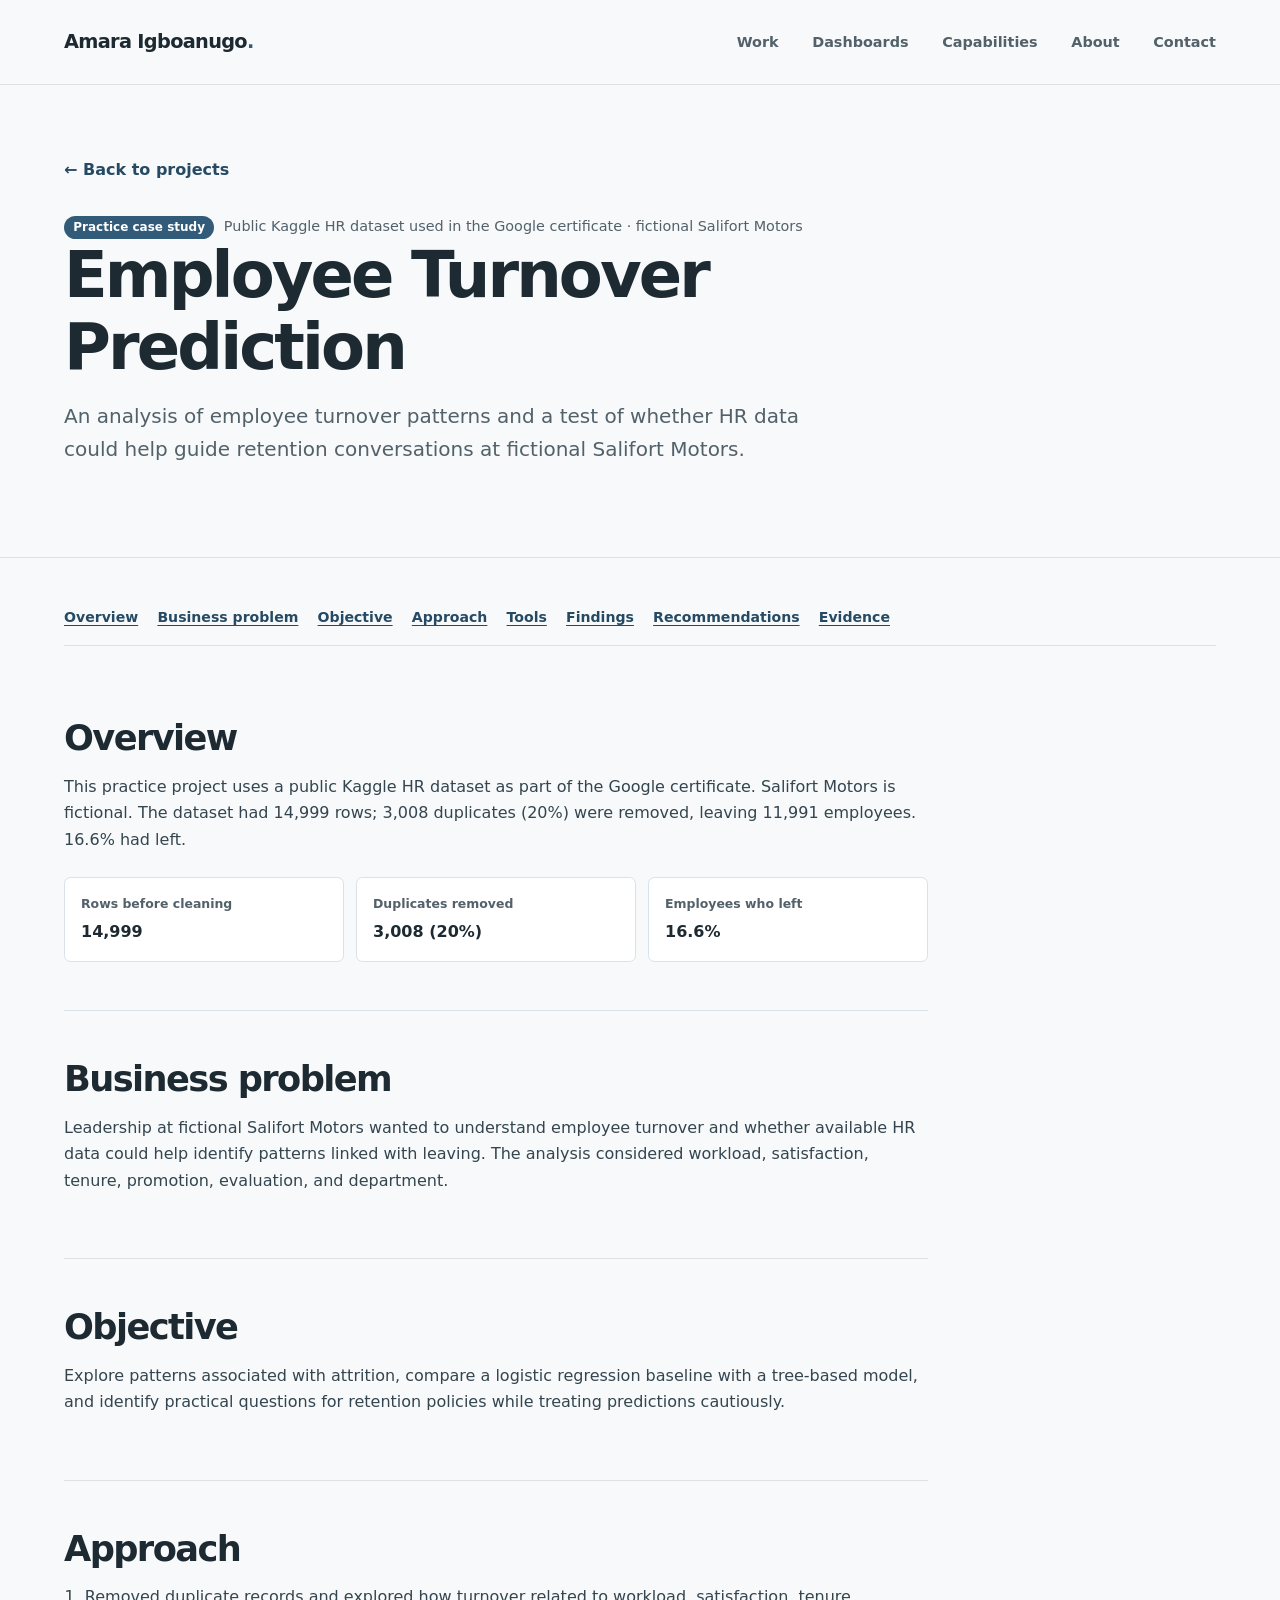
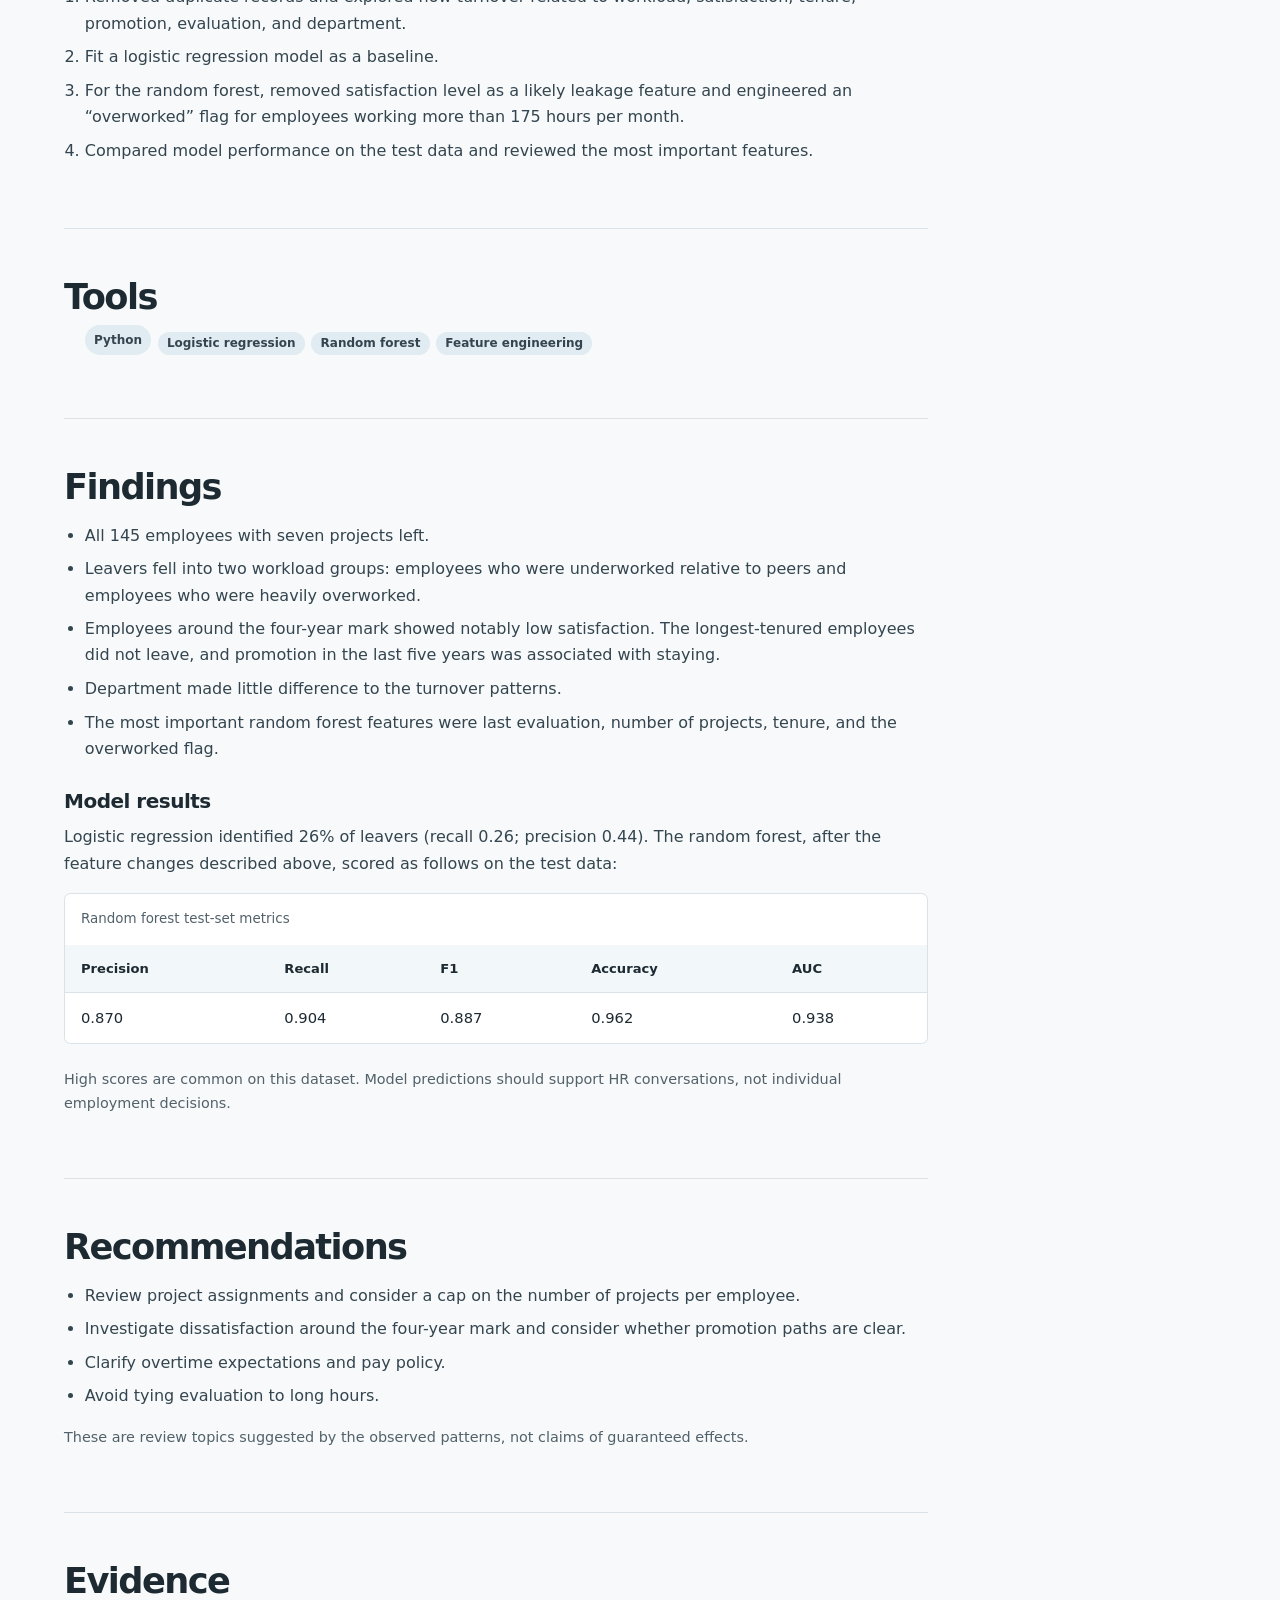
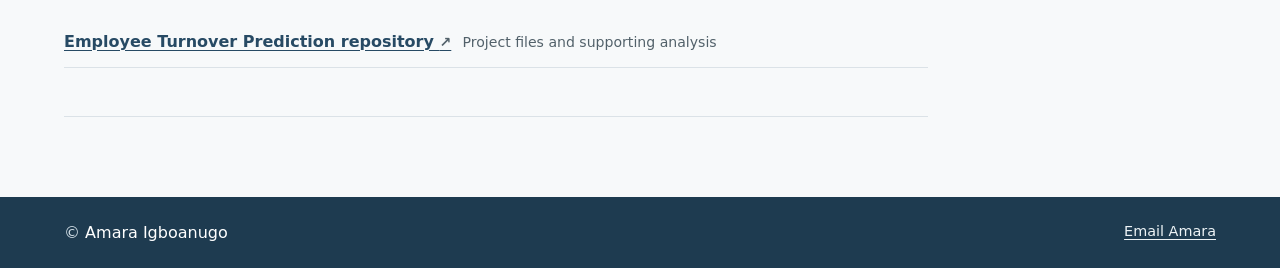
==== projects/employee-turnover.html @ 5aa09ace "Redesign portfolio site" ====
<!doctype html>
<html lang="en">
	<head>
		<meta charset="utf-8" />
		<meta name="viewport" content="width=device-width, initial-scale=1" />
		<meta name="description" content="A practice case study exploring employee turnover patterns and model limits in a fictional company." />
		<meta property="og:title" content="Employee Turnover Prediction | Amara Igboanugo" />
		<meta property="og:description" content="A practice case study exploring employee turnover patterns and model limits in a fictional company." />
		<meta name="theme-color" content="#f7f9fa" />
		<title>Employee Turnover Prediction | Amara Igboanugo</title>
		<link rel="icon" type="image/png" href="../images/profile%20pic.png" />
		<link rel="stylesheet" href="../assets/css/main.css" />
	</head>
	<body>
		<a class="skip-link" href="#main">Skip to content</a>
		<header class="site-header">
			<div class="container header-inner">
				<a class="wordmark" href="../index.html#top" aria-label="Amara Igboanugo, home">Amara Igboanugo<span>.</span></a>
				<nav aria-label="Main navigation">
					<ul class="nav-list">
						<li><a href="../index.html#work">Work</a></li>
						<li><a href="../index.html#dashboards">Dashboards</a></li>
						<li><a href="../index.html#capabilities">Capabilities</a></li>
						<li><a href="../index.html#about">About</a></li>
						<li><a href="../index.html#contact">Contact</a></li>
					</ul>
				</nav>
			</div>
		</header>

		<main id="main">
			<section class="case-hero" id="top" aria-labelledby="case-title">
				<div class="container">
					<a class="back-link" href="../index.html#work">← Back to projects</a>
					<div class="case-classification"><span class="tag tag-practice">Practice case study</span><span>Public Kaggle HR dataset used in the Google certificate · fictional Salifort Motors</span></div>
					<h1 id="case-title">Employee Turnover Prediction</h1>
					<p class="case-lede">An analysis of employee turnover patterns and a test of whether HR data could help guide retention conversations at fictional Salifort Motors.</p>
				</div>
			</section>

			<div class="container case-layout">
				<nav class="case-section-nav" aria-label="Case study sections">
					<a href="#overview">Overview</a><a href="#problem">Business problem</a><a href="#objective">Objective</a><a href="#approach">Approach</a><a href="#tools">Tools</a><a href="#findings">Findings</a><a href="#recommendations">Recommendations</a><a href="#evidence">Evidence</a>
				</nav>

				<article class="case-content">
					<section class="case-section" id="overview" aria-labelledby="overview-title">
						<h2 id="overview-title">Overview</h2>
						<p>This practice project uses a public Kaggle HR dataset as part of the Google certificate. Salifort Motors is fictional. The dataset had 14,999 rows; 3,008 duplicates (20%) were removed, leaving 11,991 employees. 16.6% had left.</p>
						<dl class="case-facts">
							<div><dt>Rows before cleaning</dt><dd>14,999</dd></div>
							<div><dt>Duplicates removed</dt><dd>3,008 (20%)</dd></div>
							<div><dt>Employees who left</dt><dd>16.6%</dd></div>
						</dl>
					</section>

					<section class="case-section" id="problem" aria-labelledby="problem-title">
						<h2 id="problem-title">Business problem</h2>
						<p>Leadership at fictional Salifort Motors wanted to understand employee turnover and whether available HR data could help identify patterns linked with leaving. The analysis considered workload, satisfaction, tenure, promotion, evaluation, and department.</p>
					</section>

					<section class="case-section" id="objective" aria-labelledby="objective-title">
						<h2 id="objective-title">Objective</h2>
						<p>Explore patterns associated with attrition, compare a logistic regression baseline with a tree-based model, and identify practical questions for retention policies while treating predictions cautiously.</p>
					</section>

					<section class="case-section" id="approach" aria-labelledby="approach-title">
						<h2 id="approach-title">Approach</h2>
						<ol>
							<li>Removed duplicate records and explored how turnover related to workload, satisfaction, tenure, promotion, evaluation, and department.</li>
							<li>Fit a logistic regression model as a baseline.</li>
							<li>For the random forest, removed satisfaction level as a likely leakage feature and engineered an “overworked” flag for employees working more than 175 hours per month.</li>
							<li>Compared model performance on the test data and reviewed the most important features.</li>
						</ol>
					</section>

					<section class="case-section" id="tools" aria-labelledby="tools-title">
						<h2 id="tools-title">Tools</h2>
						<ul class="tool-tags" aria-label="Tools and methods used"><li>Python</li><li>Logistic regression</li><li>Random forest</li><li>Feature engineering</li></ul>
					</section>

					<section class="case-section" id="findings" aria-labelledby="findings-title">
						<h2 id="findings-title">Findings</h2>
						<ul>
							<li>All 145 employees with seven projects left.</li>
							<li>Leavers fell into two workload groups: employees who were underworked relative to peers and employees who were heavily overworked.</li>
							<li>Employees around the four-year mark showed notably low satisfaction. The longest-tenured employees did not leave, and promotion in the last five years was associated with staying.</li>
							<li>Department made little difference to the turnover patterns.</li>
							<li>The most important random forest features were last evaluation, number of projects, tenure, and the overworked flag.</li>
						</ul>
						<h3>Model results</h3>
						<p>Logistic regression identified 26% of leavers (recall 0.26; precision 0.44). The random forest, after the feature changes described above, scored as follows on the test data:</p>
						<div class="table-scroll" role="region" aria-label="Random forest test metrics" tabindex="0">
							<table class="case-table">
								<caption>Random forest test-set metrics</caption>
								<thead><tr><th scope="col">Precision</th><th scope="col">Recall</th><th scope="col">F1</th><th scope="col">Accuracy</th><th scope="col">AUC</th></tr></thead>
								<tbody><tr><td>0.870</td><td>0.904</td><td>0.887</td><td>0.962</td><td>0.938</td></tr></tbody>
							</table>
						</div>
						<p class="case-note">High scores are common on this dataset. Model predictions should support HR conversations, not individual employment decisions.</p>
					</section>

					<section class="case-section" id="recommendations" aria-labelledby="recommendations-title">
						<h2 id="recommendations-title">Recommendations</h2>
						<ul>
							<li>Review project assignments and consider a cap on the number of projects per employee.</li>
							<li>Investigate dissatisfaction around the four-year mark and consider whether promotion paths are clear.</li>
							<li>Clarify overtime expectations and pay policy.</li>
							<li>Avoid tying evaluation to long hours.</li>
						</ul>
						<p class="case-note">These are review topics suggested by the observed patterns, not claims of guaranteed effects.</p>
					</section>

					<section class="case-section" id="evidence" aria-labelledby="evidence-title">
						<h2 id="evidence-title">Evidence</h2>
						<ul class="evidence-list">
							<li><a href="https://github.com/Amy-Elena/Employee-Turnover-Prediction" target="_blank" rel="noopener noreferrer">Employee Turnover Prediction repository <span aria-hidden="true">↗</span></a><span>Project files and supporting analysis</span></li>
						</ul>
					</section>
				</article>
			</div>
		</main>

		<footer class="site-footer"><div class="container footer-inner"><p>© <span>Amara Igboanugo</span></p><a href="mailto:amaraigboanugo14@gmail.com">Email Amara</a></div></footer>
	</body>
</html>
---- assets/css/main.css ----
:root {
  color-scheme: light;
  --page: #f7f9fa;
  --surface: #ffffff;
  --ink: #1d2a32;
  --muted: #52616a;
  --line: #dbe2e7;
  --accent: #315b78;
  --accent-dark: #274a64;
  --accent-soft: #f1f3f4;
  --content: 72rem;
  font-family: Inter, ui-sans-serif, system-ui, -apple-system, BlinkMacSystemFont, "Segoe UI", sans-serif;
  font-synthesis: none;
  text-rendering: optimizeLegibility;
}

* { box-sizing: border-box; }
html { scroll-behavior: auto; }
body { margin: 0; background: var(--page); color: var(--ink); font-size: 1rem; line-height: 1.65; }
a { color: var(--accent-dark); text-decoration-thickness: 0.08em; text-underline-offset: 0.2em; }
a:hover { color: var(--accent); }
a:focus-visible, button:focus-visible { outline: 3px solid var(--accent); outline-offset: 4px; }
.contact-section a:focus-visible, .contact-section button:focus-visible { outline-color: #fff; }
.site-footer a:focus-visible { outline-color: #fff; }
img { display: block; max-width: 100%; }
button, a { -webkit-tap-highlight-color: transparent; }
.container { width: min(var(--content), calc(100% - 3rem)); margin-inline: auto; }
.skip-link { position: absolute; z-index: 10; top: 0.75rem; left: 0.75rem; padding: 0.7rem 1rem; transform: translateY(-160%); background: var(--ink); color: #fff; }
.skip-link:focus { transform: translateY(0); }
.site-header { border-bottom: 1px solid var(--line); background: rgba(247, 249, 250, 0.96); }
.header-inner { min-height: 5.25rem; display: flex; align-items: center; justify-content: space-between; gap: 2rem; }
.wordmark { color: var(--ink); font-size: clamp(1.155rem, calc(1.1rem + 0.25vw), 1.2075rem); font-weight: 750; letter-spacing: -0.035em; text-decoration: none; }
.wordmark span { color: var(--accent); }
.nav-list { display: flex; align-items: center; gap: clamp(1rem, 3vw, 2.1rem); margin: 0; padding: 0; list-style: none; }
.nav-list a { color: var(--muted); font-size: 0.9rem; font-weight: 600; text-decoration: none; }
.nav-list a:hover { color: var(--accent-dark); }
.hero { min-height: 35rem; padding-block: clamp(4.5rem, 10vw, 8rem); display: grid; grid-template-columns: minmax(0, 1fr) 12rem; align-items: center; gap: clamp(2.5rem, 8vw, 7rem); }
.hero-copy { max-width: 52rem; }
.eyebrow { margin: 0 0 0.9rem; color: var(--accent-dark); font-size: 0.75rem; font-weight: 750; letter-spacing: 0.13em; line-height: 1.4; text-transform: uppercase; }
h1, h2, h3, p, figure { margin-top: 0; }
h1, h2, h3 { color: var(--ink); line-height: 1.13; letter-spacing: -0.045em; }
h1 { max-width: 53rem; margin-bottom: 0.8rem; font-size: clamp(2.25rem, 4.5vw, 3.6rem); font-weight: 720; }
h1 span { display: block; margin-top: 0.45rem; color: var(--accent-dark); font-size: 0.62em; letter-spacing: -0.035em; }
.placeholder-note { color: var(--accent-dark); font-size: 0.88rem; }
.hero-copy > .placeholder-note { margin-bottom: 1.7rem; }
.hero-intro { max-width: 42rem; margin-bottom: 1.8rem; color: var(--muted); font-size: clamp(1.1rem, 1.8vw, 1.3rem); }
.hero-actions { display: flex; flex-wrap: wrap; align-items: center; gap: 1.4rem; }
.dashboard-actions { margin: -1.5rem 0 1.5rem; }
.button { min-height: 2.9rem; display: inline-flex; align-items: center; justify-content: center; padding: 0.7rem 1.15rem; border: 1px solid transparent; border-radius: 0.3rem; font: inherit; font-size: 0.92rem; font-weight: 700; text-decoration: none; }
.button-primary { background: var(--accent-dark); color: #fff; }
.button-primary:hover { background: #1e3b50; color: #fff; }
.text-link { font-weight: 700; text-decoration: none; }
.portrait { width: 11rem; margin: 0; justify-self: end; }
.portrait img { width: 100%; height: auto; border: 5px solid var(--surface); border-radius: 1rem; box-shadow: 0 1.2rem 3rem rgba(31, 55, 70, 0.12); filter: grayscale(100%); }
.portrait figcaption { margin-top: 0.7rem; color: var(--muted); font-size: 0.82rem; text-align: center; }
.section { padding-block: clamp(4rem, 8vw, 6.5rem); }
.section-work { background: var(--surface); border-block: 1px solid var(--line); }
.section-heading { display: flex; align-items: end; justify-content: space-between; gap: 2rem; margin-bottom: 2.5rem; }
.section-heading h2, .about-layout h2, .contact-layout h2 { max-width: 42rem; margin-bottom: 0; font-size: clamp(2rem, 4vw, 3.2rem); }
.section-heading > p { max-width: 23rem; margin-bottom: 0.2rem; color: var(--muted); }
.project-grid { display: grid; grid-template-columns: repeat(3, minmax(0, 1fr)); gap: 1rem; }
.project-card { min-height: 18rem; padding: clamp(1.25rem, 2.5vw, 2rem); border: 1px solid #d8e1e7; border-top: 4px solid var(--accent); border-radius: 0.55rem; background: #f2f7fa; box-shadow: 0 5px 18px rgba(39, 74, 100, 0.08); display: flex; flex-direction: column; align-items: flex-start; transition: transform 160ms ease, box-shadow 160ms ease; }
.project-card:hover, .project-card:focus-within { transform: translateY(-2px); box-shadow: 0 9px 23px rgba(39, 74, 100, 0.13); }
.project-number { margin-bottom: 2.25rem; color: var(--accent-dark); font-size: 0.78rem; font-weight: 750; letter-spacing: 0.06em; }
.project-number span { color: var(--muted); font-weight: 600; letter-spacing: 0; }
.project-card h3, .secondary-project h3 { margin-bottom: 0.8rem; font-size: 1.45rem; }
.project-card .placeholder-note { margin-bottom: 1.2rem; }
.project-type { display: flex; flex-wrap: wrap; align-items: center; gap: 0.45rem; color: var(--muted); font-size: 0.78rem; line-height: 1.45; }
.tag { display: inline-flex; align-items: center; padding: 0.2rem 0.58rem; border-radius: 999px; background: #e1ebf2; color: var(--accent-dark); font-size: 0.75rem; font-weight: 700; line-height: 1.4; }
.tag-practice { background: var(--accent); color: #fff; }
.tool-tags { display: flex; flex-wrap: wrap; gap: 0.4rem; max-width: 100%; margin: -0.5rem 0 0.9rem; padding: 0; list-style: none; }
.tool-tags li { display: inline-flex; align-items: center; padding: 0.2rem 0.58rem; border-radius: 999px; background: #e1ebf2; color: var(--accent-dark); font-size: 0.75rem; font-weight: 700; line-height: 1.4; }
.project-detail { color: var(--muted); font-size: 0.88rem; line-height: 1.5; }
.project-detail strong { color: var(--ink); }
.project-status { margin: auto 0 0; padding-top: 0.7rem; border-top: 1px solid var(--line); color: var(--muted); font-size: 0.84rem; font-weight: 650; }
.project-link { display: inline-block; margin-top: 0.8rem; font-size: 0.88rem; font-weight: 700; }
.secondary-project { display: grid; grid-template-columns: minmax(12rem, 0.75fr) 1.25fr; align-items: center; gap: 2rem; margin-top: 1rem; padding: 1.5rem 1.8rem; border-left: 3px solid #bfc8ce; border-radius: 0.5rem; background: var(--accent-soft); }
.secondary-project .eyebrow { margin-bottom: 0.45rem; }
.secondary-project h3, .secondary-project p { margin-bottom: 0; }
.secondary-project > p { color: var(--muted); }
.secondary-project .project-link { white-space: nowrap; }
.more-work { display: flex; flex-wrap: wrap; align-items: center; gap: 0.5rem 1.5rem; margin-top: 1.5rem; }
.more-work a { font-weight: 700; }
.more-work .placeholder-note { margin: 0; }
.capability-grid { display: grid; grid-template-columns: repeat(4, minmax(0, 1fr)); border-block: 1px solid var(--line); }
.capability { min-height: 11rem; padding: 1.3rem 1.2rem 1.5rem 0; }
.capability + .capability { padding-left: 1.2rem; border-left: 1px solid var(--line); }
.capability-icon { display: block; width: 2.15rem; height: 2.15rem; margin-bottom: 0.75rem; fill: none; stroke: var(--accent); stroke-width: 1.8; stroke-linecap: round; stroke-linejoin: round; }
.capability-index { display: block; margin-bottom: 0.8rem; color: var(--accent); font-size: 0.78rem; font-weight: 750; }
.capability h3 { margin-bottom: 0.6rem; font-size: 1.05rem; letter-spacing: -0.02em; }
.capability p { margin-bottom: 0; color: var(--muted); font-size: 0.91rem; }
.ai-workflow-image, .marketing-dashboard-image { width: 100%; height: auto; }
.tools-line { display: flex; align-items: baseline; gap: 1.3rem; padding-top: 1.6rem; }
.tools-line strong { flex: none; font-size: 0.86rem; }
.tools-line p { margin: 0; color: var(--muted); }
.about-section { background: #eef2f4; }
.about-layout { display: grid; grid-template-columns: 0.9fr 1.1fr; gap: clamp(2rem, 8vw, 7rem); }
.about-layout > div:last-child { max-width: 40rem; }
.about-layout > div:last-child > p:first-child { color: #34454f; font-size: 1.2rem; }
.contact-section { background: var(--accent-dark); color: #edf3f6; }
.contact-section .eyebrow { color: #d3e2ed; }
.contact-layout { display: grid; grid-template-columns: 1.2fr 0.8fr; align-items: center; gap: 3rem; }
.contact-layout h2 { margin-bottom: 1rem; color: #fff; }
.contact-layout > div:first-child > p:last-child { max-width: 32rem; margin-bottom: 0; color: #d5e1e9; }
.contact-actions { display: flex; flex-wrap: wrap; align-items: center; gap: 1rem 1.3rem; }
.button-light { background: #fff; color: var(--accent-dark); }
.button-light:hover { background: #eaf0f5; color: var(--accent-dark); }
.contact-link { color: #fff; font-weight: 650; }
.button-resume { border-color: #8da6b9; background: transparent; color: #edf3f6; }
.button-resume:disabled { cursor: not-allowed; }
.resume-note { flex-basis: 100%; margin: -0.5rem 0 0; color: #d5e1e9; font-size: 0.82rem; }
.site-footer { padding-block: 1.4rem; background: #1e3b50; color: #d5e1e9; }
.footer-inner { display: flex; justify-content: space-between; gap: 1.5rem; }
.footer-inner p { margin: 0; }
.footer-inner span { color: #fff; }
.footer-inner a { color: #edf3f6; font-size: 0.9rem; }

@media (max-width: 800px) {
  .hero { min-height: auto; grid-template-columns: minmax(0, 1fr) 9rem; gap: 2.3rem; }
  .portrait { width: 9rem; }
  .project-grid { grid-template-columns: 1fr 1fr; }
  .project-card:last-child { grid-column: 1 / -1; }
  .capability-grid { grid-template-columns: 1fr 1fr; }
  .capability:nth-child(3) { padding-left: 0; border-left: 0; }
  .capability:nth-child(n + 3) { border-top: 1px solid var(--line); }
  .about-layout, .contact-layout { grid-template-columns: 1fr; gap: 1.7rem; }
}
@media (max-width: 560px) {
  .container { width: min(var(--content), calc(100% - 2rem)); }
  .header-inner { min-height: auto; align-items: flex-start; flex-direction: column; gap: 0.7rem; padding-block: 1rem; }
  .nav-list { width: 100%; flex-wrap: wrap; justify-content: flex-start; gap: 0.35rem 0.85rem; }
  .nav-list a { font-size: 0.83rem; }
  .hero { grid-template-columns: 1fr; padding-block: 4rem; gap: 2rem; }
  .hero-copy { order: 1; }
  .portrait { width: 7rem; justify-self: start; }
  h1 { font-size: clamp(2rem, 8vw, 3rem); }
  .section-heading { align-items: flex-start; flex-direction: column; gap: 0.8rem; }
  .project-grid, .capability-grid { grid-template-columns: 1fr; }
  .project-card:last-child { grid-column: auto; }
  .project-card { min-height: 15rem; }
  .project-number { margin-bottom: 1.5rem; }
  .secondary-project { grid-template-columns: 1fr; gap: 0.7rem; padding: 1.2rem; }
  .capability, .capability + .capability, .capability:nth-child(3) { min-height: auto; padding: 1.2rem 0; border: 0; border-top: 1px solid var(--line); }
  .capability:first-child { border-top: 0; }
  .capability-index { margin-bottom: 0.8rem; }
  .tools-line { align-items: flex-start; flex-direction: column; gap: 0.3rem; }
  .footer-inner { align-items: flex-start; }
}
@media (prefers-reduced-motion: reduce) {
  *, *::before, *::after { scroll-behavior: auto !important; }
  .project-card { transition: none; }
  .project-card:hover, .project-card:focus-within { transform: none; }
}

/* Case study pages */
.case-hero { padding-block: clamp(2.5rem, 6vw, 4.5rem); border-bottom: 1px solid var(--line); background: var(--page); }
.back-link { display: inline-block; margin-bottom: 2rem; font-weight: 700; text-decoration: none; }
.case-hero h1 { max-width: 50rem; margin-bottom: 1rem; font-size: clamp(2.3rem, 5vw, 4rem); }
.case-lede { max-width: 48rem; margin-bottom: 1.2rem; color: var(--muted); font-size: clamp(1.05rem, 1.7vw, 1.25rem); }
.case-classification { display: flex; flex-wrap: wrap; align-items: center; gap: 0.6rem; color: var(--muted); font-size: 0.9rem; }
.case-layout { display: grid; grid-template-columns: minmax(0, 1fr); padding-block: 2rem 5rem; }
.case-section-nav { display: flex; flex-wrap: wrap; gap: 0.5rem 1.2rem; margin-bottom: 1.5rem; padding: 1rem 0; border-bottom: 1px solid var(--line); }
.case-section-nav a { font-size: 0.88rem; font-weight: 650; }
.case-content { max-width: 54rem; }
.case-section { padding-block: clamp(2rem, 4vw, 3rem); border-bottom: 1px solid var(--line); scroll-margin-top: 1rem; }
.case-section h2 { margin-bottom: 1rem; font-size: clamp(1.65rem, 3vw, 2.2rem); }
.case-section h3 { margin: 1.75rem 0 0.7rem; font-size: 1.25rem; letter-spacing: -0.025em; }
.case-section p, .case-section li { color: #34454f; }
.case-section ul, .case-section ol { padding-left: 1.3rem; }
.case-section li + li { margin-top: 0.45rem; }
.case-facts { display: grid; grid-template-columns: repeat(3, minmax(0, 1fr)); gap: 0.75rem; margin: 1.5rem 0 0; }
.case-facts div { padding: 1rem; border: 1px solid var(--line); border-radius: 0.4rem; background: #fff; }
.case-facts dt { color: var(--muted); font-size: 0.78rem; font-weight: 700; }
.case-facts dd { margin: 0.25rem 0 0; color: var(--ink); font-weight: 700; }
.metric-note { margin-block: 1.25rem; padding: 1rem 1.2rem; border-left: 3px solid var(--accent); background: #f2f7fa; }
.metric-note h3 { margin: 0 0 0.45rem; }
.metric-note p { margin: 0; }
.table-scroll { overflow-x: auto; margin-block: 1rem 1.5rem; border: 1px solid var(--line); border-radius: 0.4rem; background: #fff; }
.case-table { width: 100%; min-width: 36rem; border-collapse: collapse; font-size: 0.92rem; text-align: left; }
.case-table caption { padding: 0.9rem 1rem; color: var(--muted); font-size: 0.84rem; text-align: left; }
.case-table th, .case-table td { padding: 0.8rem 1rem; border-top: 1px solid var(--line); }
.case-table thead th { border-top: 0; background: #f2f7fa; color: var(--ink); font-size: 0.82rem; }
.case-table tbody th { color: var(--ink); font-weight: 700; }
.case-note { color: var(--muted) !important; font-size: 0.9rem; }
.evidence-list { display: grid; gap: 0.6rem; margin: 0; padding: 0 !important; list-style: none; }
.evidence-list li { display: flex; flex-wrap: wrap; align-items: baseline; gap: 0.25rem 0.7rem; padding-block: 0.75rem; border-bottom: 1px solid var(--line); }
.evidence-list a { font-weight: 700; }
.evidence-list span { color: var(--muted); font-size: 0.88rem; }
.screenshot-placeholder { margin-top: 1.5rem; padding: 1.5rem; border: 1px dashed #8da6b9; border-radius: 0.45rem; background: #f7f9fa; }
.screenshot-placeholder p { margin: 0; color: var(--muted); }
.screenshot-placeholder p + p { margin-top: 0.45rem; }
.case-footer { margin-top: 2.5rem; }
@media (max-width: 650px) {
  .case-hero { padding-top: 2rem; }
  .back-link { margin-bottom: 1.5rem; }
  .case-layout { padding-top: 1rem; }
  .case-section-nav { gap: 0.5rem 0.9rem; }
  .case-facts { grid-template-columns: 1fr; }
  .case-table { min-width: 33rem; }
}
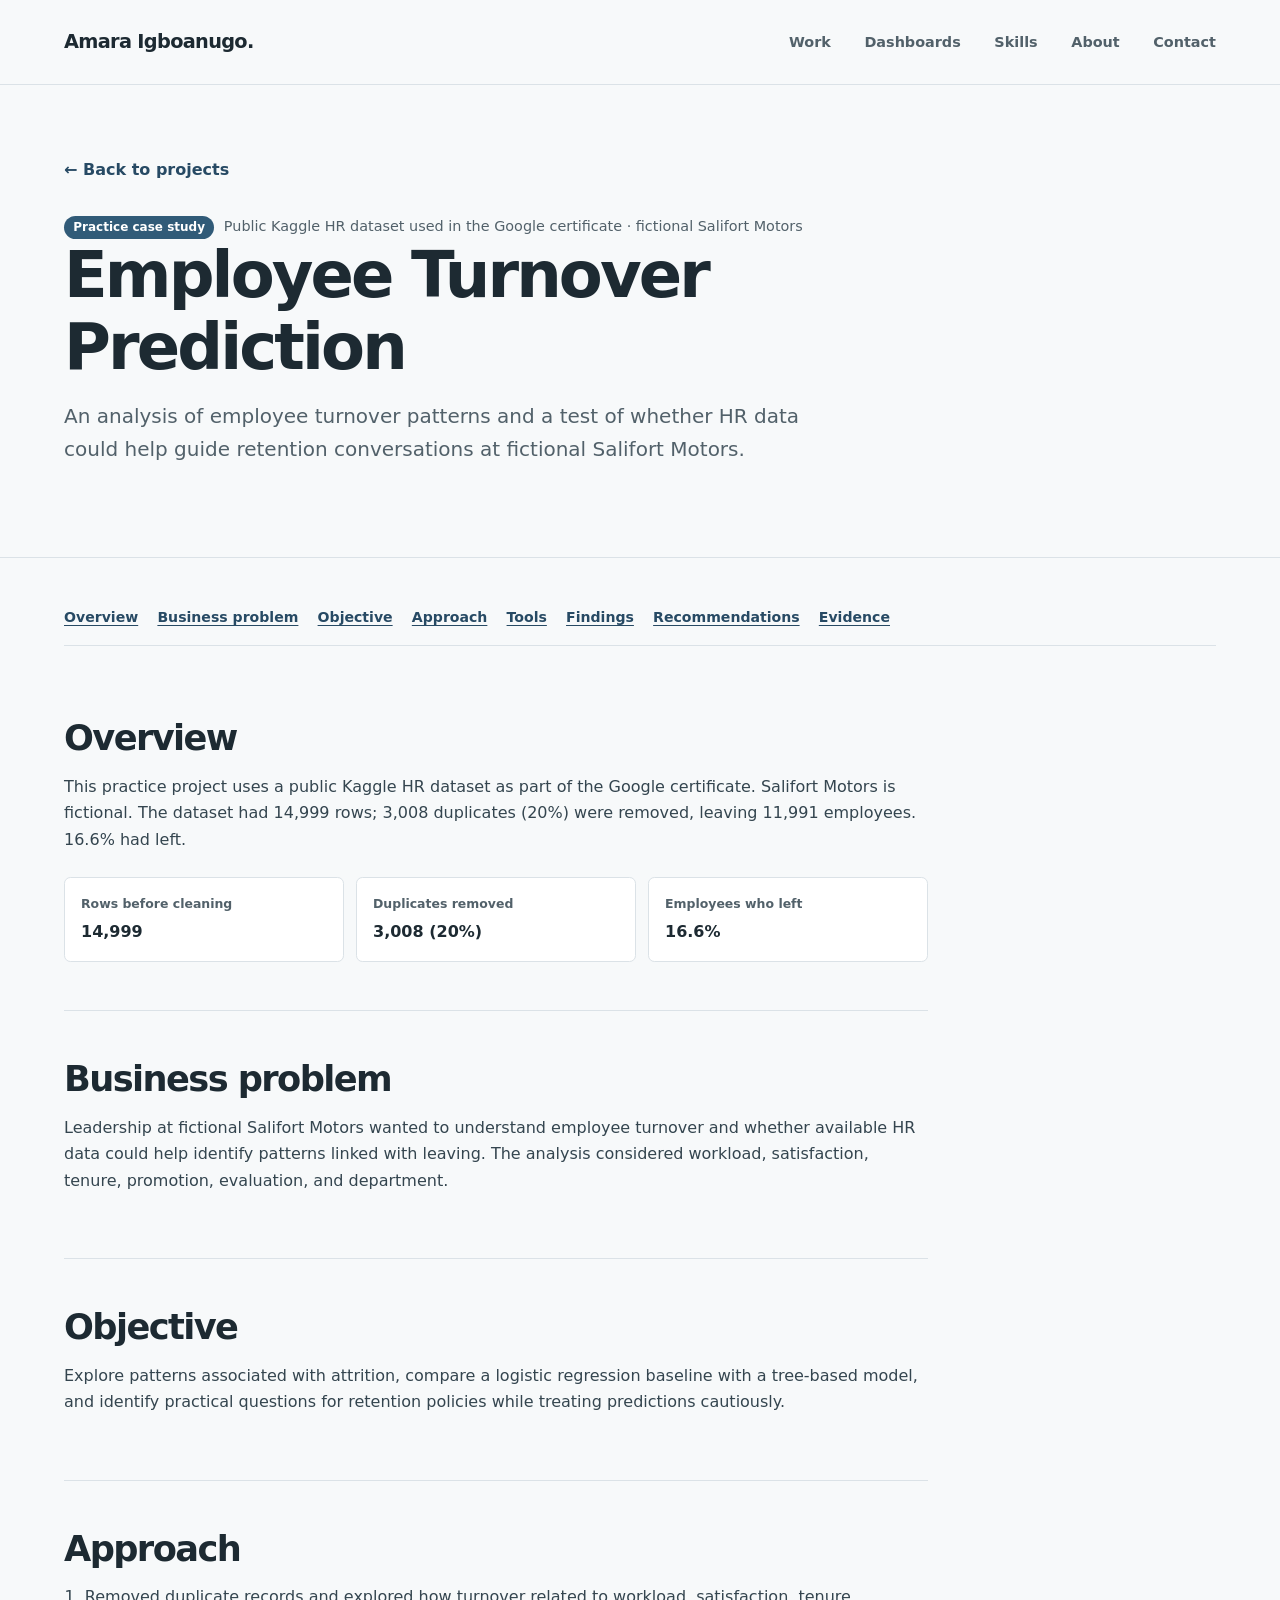
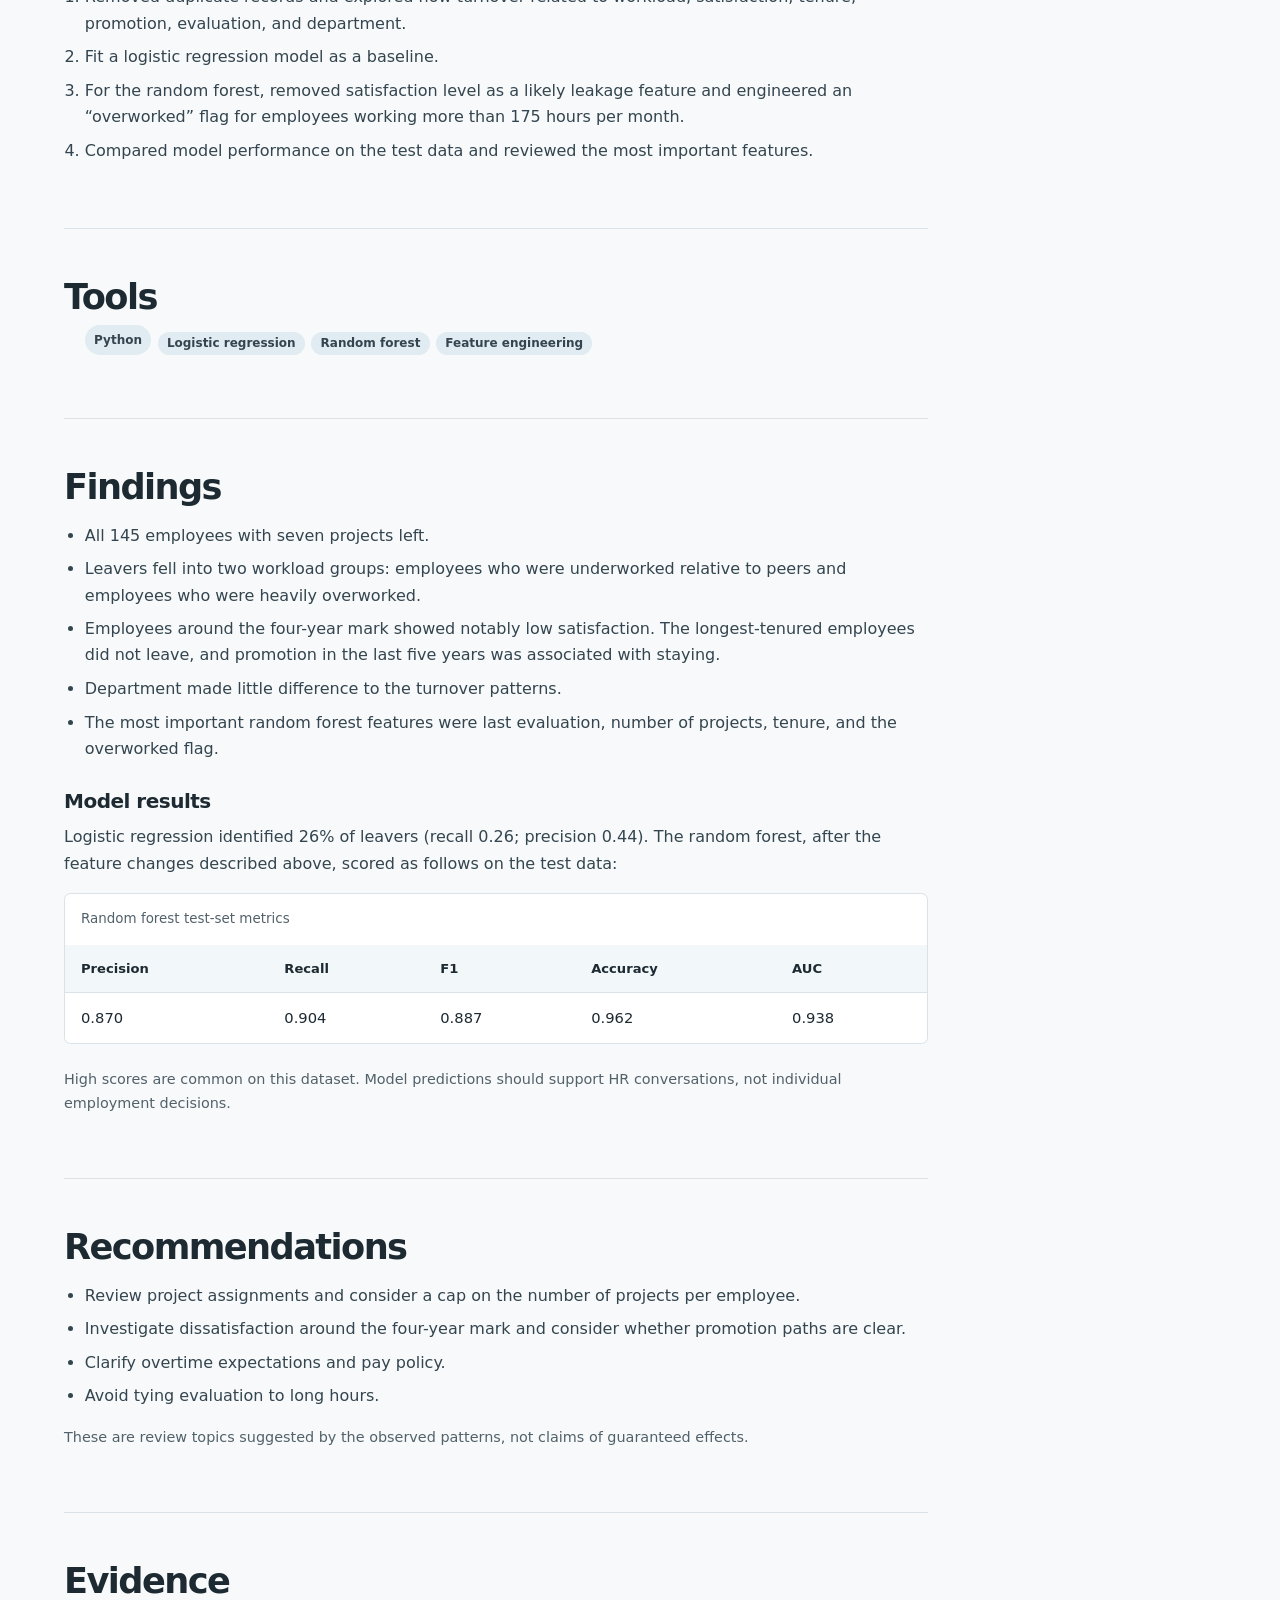
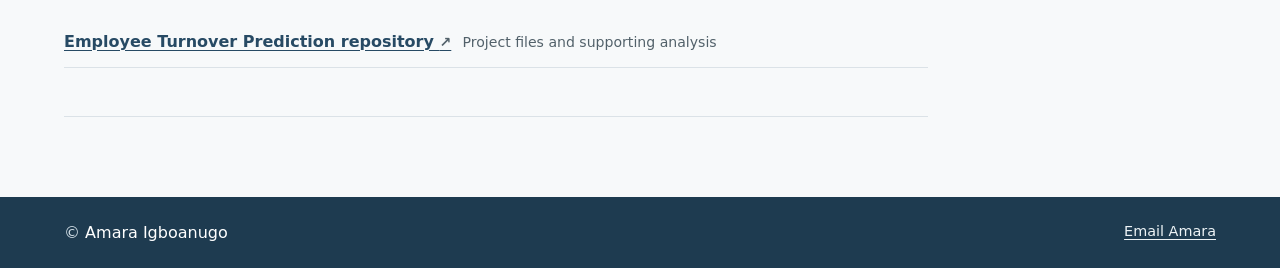
==== commit 5e1f5785: "Some polishes" ====
--- a/projects/employee-turnover.html
+++ b/projects/employee-turnover.html
@@ -20,7 +20,7 @@
 					<ul class="nav-list">
 						<li><a href="../index.html#work">Work</a></li>
 						<li><a href="../index.html#dashboards">Dashboards</a></li>
-						<li><a href="../index.html#capabilities">Capabilities</a></li>
+						<li><a href="../index.html#skills">Skills</a></li>
 						<li><a href="../index.html#about">About</a></li>
 						<li><a href="../index.html#contact">Contact</a></li>
 					</ul>
--- a/assets/css/main.css
+++ b/assets/css/main.css
@@ -30,16 +30,17 @@
 .site-header { border-bottom: 1px solid var(--line); background: rgba(247, 249, 250, 0.96); }
 .header-inner { min-height: 5.25rem; display: flex; align-items: center; justify-content: space-between; gap: 2rem; }
 .wordmark { color: var(--ink); font-size: clamp(1.155rem, calc(1.1rem + 0.25vw), 1.2075rem); font-weight: 750; letter-spacing: -0.035em; text-decoration: none; }
-.wordmark span { color: var(--accent); }
+.wordmark-compact { display: none; }
 .nav-list { display: flex; align-items: center; gap: clamp(1rem, 3vw, 2.1rem); margin: 0; padding: 0; list-style: none; }
 .nav-list a { color: var(--muted); font-size: 0.9rem; font-weight: 600; text-decoration: none; }
 .nav-list a:hover { color: var(--accent-dark); }
 .hero { min-height: 35rem; padding-block: clamp(4.5rem, 10vw, 8rem); display: grid; grid-template-columns: minmax(0, 1fr) 12rem; align-items: center; gap: clamp(2.5rem, 8vw, 7rem); }
 .hero-copy { max-width: 52rem; }
 .eyebrow { margin: 0 0 0.9rem; color: var(--accent-dark); font-size: 0.75rem; font-weight: 750; letter-spacing: 0.13em; line-height: 1.4; text-transform: uppercase; }
+.hero-copy > .eyebrow { font-size: 1.25rem; text-transform: uppercase; }
 h1, h2, h3, p, figure { margin-top: 0; }
 h1, h2, h3 { color: var(--ink); line-height: 1.13; letter-spacing: -0.045em; }
-h1 { max-width: 53rem; margin-bottom: 0.8rem; font-size: clamp(2.25rem, 4.5vw, 3.6rem); font-weight: 720; }
+h1 { max-width: 53rem; margin-bottom: 0.8rem; font-size: clamp(1.98rem, 3.96vw, 3.17rem); font-weight: 720; }
 h1 span { display: block; margin-top: 0.45rem; color: var(--accent-dark); font-size: 0.62em; letter-spacing: -0.035em; }
 .placeholder-note { color: var(--accent-dark); font-size: 0.88rem; }
 .hero-copy > .placeholder-note { margin-bottom: 1.7rem; }
@@ -74,11 +75,21 @@
 .project-detail strong { color: var(--ink); }
 .project-status { margin: auto 0 0; padding-top: 0.7rem; border-top: 1px solid var(--line); color: var(--muted); font-size: 0.84rem; font-weight: 650; }
 .project-link { display: inline-block; margin-top: 0.8rem; font-size: 0.88rem; font-weight: 700; }
+.dashboard-tableau-grid { display: grid; grid-template-columns: repeat(3, minmax(0, 1fr)); gap: 1rem; }
+.dashboard-tableau-grid .project-card { min-height: 18rem; }
+.dashboard-tableau-grid .project-link { margin-top: auto; padding-top: 0.8rem; }
+.nowrap { white-space: nowrap; }
+.dashboard-github-card { min-height: 0; display: grid; grid-template-columns: auto auto minmax(0, 1fr) auto; align-items: center; gap: 0 1.2rem; margin-top: 1rem; }
+.dashboard-github-card .tool-tags, .dashboard-github-card h3, .dashboard-github-card p, .dashboard-github-card .project-link { margin: 0; padding: 0; }
+.dashboard-github-card .tool-tags { grid-column: 1; }
+.dashboard-github-card h3 { grid-column: 2; margin: 0; }
+.dashboard-github-card p { grid-column: 3; }
+.dashboard-github-card .project-link { grid-column: 4; white-space: nowrap; }
 .secondary-project { display: grid; grid-template-columns: minmax(12rem, 0.75fr) 1.25fr; align-items: center; gap: 2rem; margin-top: 1rem; padding: 1.5rem 1.8rem; border-left: 3px solid #bfc8ce; border-radius: 0.5rem; background: var(--accent-soft); }
 .secondary-project .eyebrow { margin-bottom: 0.45rem; }
 .secondary-project h3, .secondary-project p { margin-bottom: 0; }
 .secondary-project > p { color: var(--muted); }
-.secondary-project .project-link { white-space: nowrap; }
+.secondary-project .project-link { display: inline; margin-top: 0; white-space: normal; }
 .more-work { display: flex; flex-wrap: wrap; align-items: center; gap: 0.5rem 1.5rem; margin-top: 1.5rem; }
 .more-work a { font-weight: 700; }
 .more-work .placeholder-note { margin: 0; }
@@ -90,9 +101,9 @@
 .capability h3 { margin-bottom: 0.6rem; font-size: 1.05rem; letter-spacing: -0.02em; }
 .capability p { margin-bottom: 0; color: var(--muted); font-size: 0.91rem; }
 .ai-workflow-image, .marketing-dashboard-image { width: 100%; height: auto; }
-.tools-line { display: flex; align-items: baseline; gap: 1.3rem; padding-top: 1.6rem; }
+.tools-line { display: flex; flex-wrap: wrap; align-items: baseline; gap: 0.35rem 1.3rem; padding-top: 1.6rem; }
 .tools-line strong { flex: none; font-size: 0.86rem; }
-.tools-line p { margin: 0; color: var(--muted); }
+.tools-line p { min-width: 0; margin: 0; color: var(--muted); }
 .about-section { background: #eef2f4; }
 .about-layout { display: grid; grid-template-columns: 0.9fr 1.1fr; gap: clamp(2rem, 8vw, 7rem); }
 .about-layout > div:last-child { max-width: 40rem; }
@@ -103,6 +114,8 @@
 .contact-layout h2 { margin-bottom: 1rem; color: #fff; }
 .contact-layout > div:first-child > p:last-child { max-width: 32rem; margin-bottom: 0; color: #d5e1e9; }
 .contact-actions { display: flex; flex-wrap: wrap; align-items: center; gap: 1rem 1.3rem; }
+.email-contact { display: flex; flex-wrap: wrap; align-items: center; gap: 0.5rem 0.9rem; }
+.email-address { color: #fff; font-weight: 600; }
 .button-light { background: #fff; color: var(--accent-dark); }
 .button-light:hover { background: #eaf0f5; color: var(--accent-dark); }
 .contact-link { color: #fff; font-weight: 650; }
@@ -115,10 +128,23 @@
 .footer-inner span { color: #fff; }
 .footer-inner a { color: #edf3f6; font-size: 0.9rem; }
 
+@media (max-width: 960px) {
+  .wordmark-full { display: none; }
+  .wordmark-compact { display: inline; }
+}
 @media (max-width: 800px) {
+  .header-inner { align-items: flex-start; flex-direction: column; gap: 0.8rem; padding-block: 1rem; }
+  .nav-list { flex-wrap: wrap; }
   .hero { min-height: auto; grid-template-columns: minmax(0, 1fr) 9rem; gap: 2.3rem; }
   .portrait { width: 9rem; }
   .project-grid { grid-template-columns: 1fr 1fr; }
+  .dashboard-tableau-grid { grid-template-columns: 1fr 1fr; }
+  .dashboard-tableau-grid .project-card:last-child { grid-column: 1 / -1; }
+  .dashboard-github-card { grid-template-columns: auto 1fr; gap: 0.6rem 1rem; }
+  .dashboard-github-card .tool-tags { grid-column: 1; grid-row: 1; }
+  .dashboard-github-card h3 { grid-column: 2; grid-row: 1; }
+  .dashboard-github-card p { grid-column: 1 / -1; grid-row: 2; }
+  .dashboard-github-card .project-link { grid-column: 1 / -1; grid-row: 3; }
   .project-card:last-child { grid-column: 1 / -1; }
   .capability-grid { grid-template-columns: 1fr 1fr; }
   .capability:nth-child(3) { padding-left: 0; border-left: 0; }
@@ -133,9 +159,15 @@
   .hero { grid-template-columns: 1fr; padding-block: 4rem; gap: 2rem; }
   .hero-copy { order: 1; }
   .portrait { width: 7rem; justify-self: start; }
-  h1 { font-size: clamp(2rem, 8vw, 3rem); }
+  h1 { font-size: clamp(1.78rem, 7.04vw, 2.64rem); }
+  .hero-copy > .eyebrow { font-size: 1.125rem; }
   .section-heading { align-items: flex-start; flex-direction: column; gap: 0.8rem; }
   .project-grid, .capability-grid { grid-template-columns: 1fr; }
+  .dashboard-tableau-grid { grid-template-columns: 1fr; }
+  .dashboard-tableau-grid .project-card:last-child { grid-column: auto; }
+  .dashboard-github-card { grid-template-columns: 1fr; gap: 0.5rem; }
+  .dashboard-github-card .tool-tags, .dashboard-github-card h3, .dashboard-github-card p, .dashboard-github-card .project-link { grid-column: 1; grid-row: auto; }
+  .dashboard-github-card .project-link { white-space: normal; }
   .project-card:last-child { grid-column: auto; }
   .project-card { min-height: 15rem; }
   .project-number { margin-bottom: 1.5rem; }
